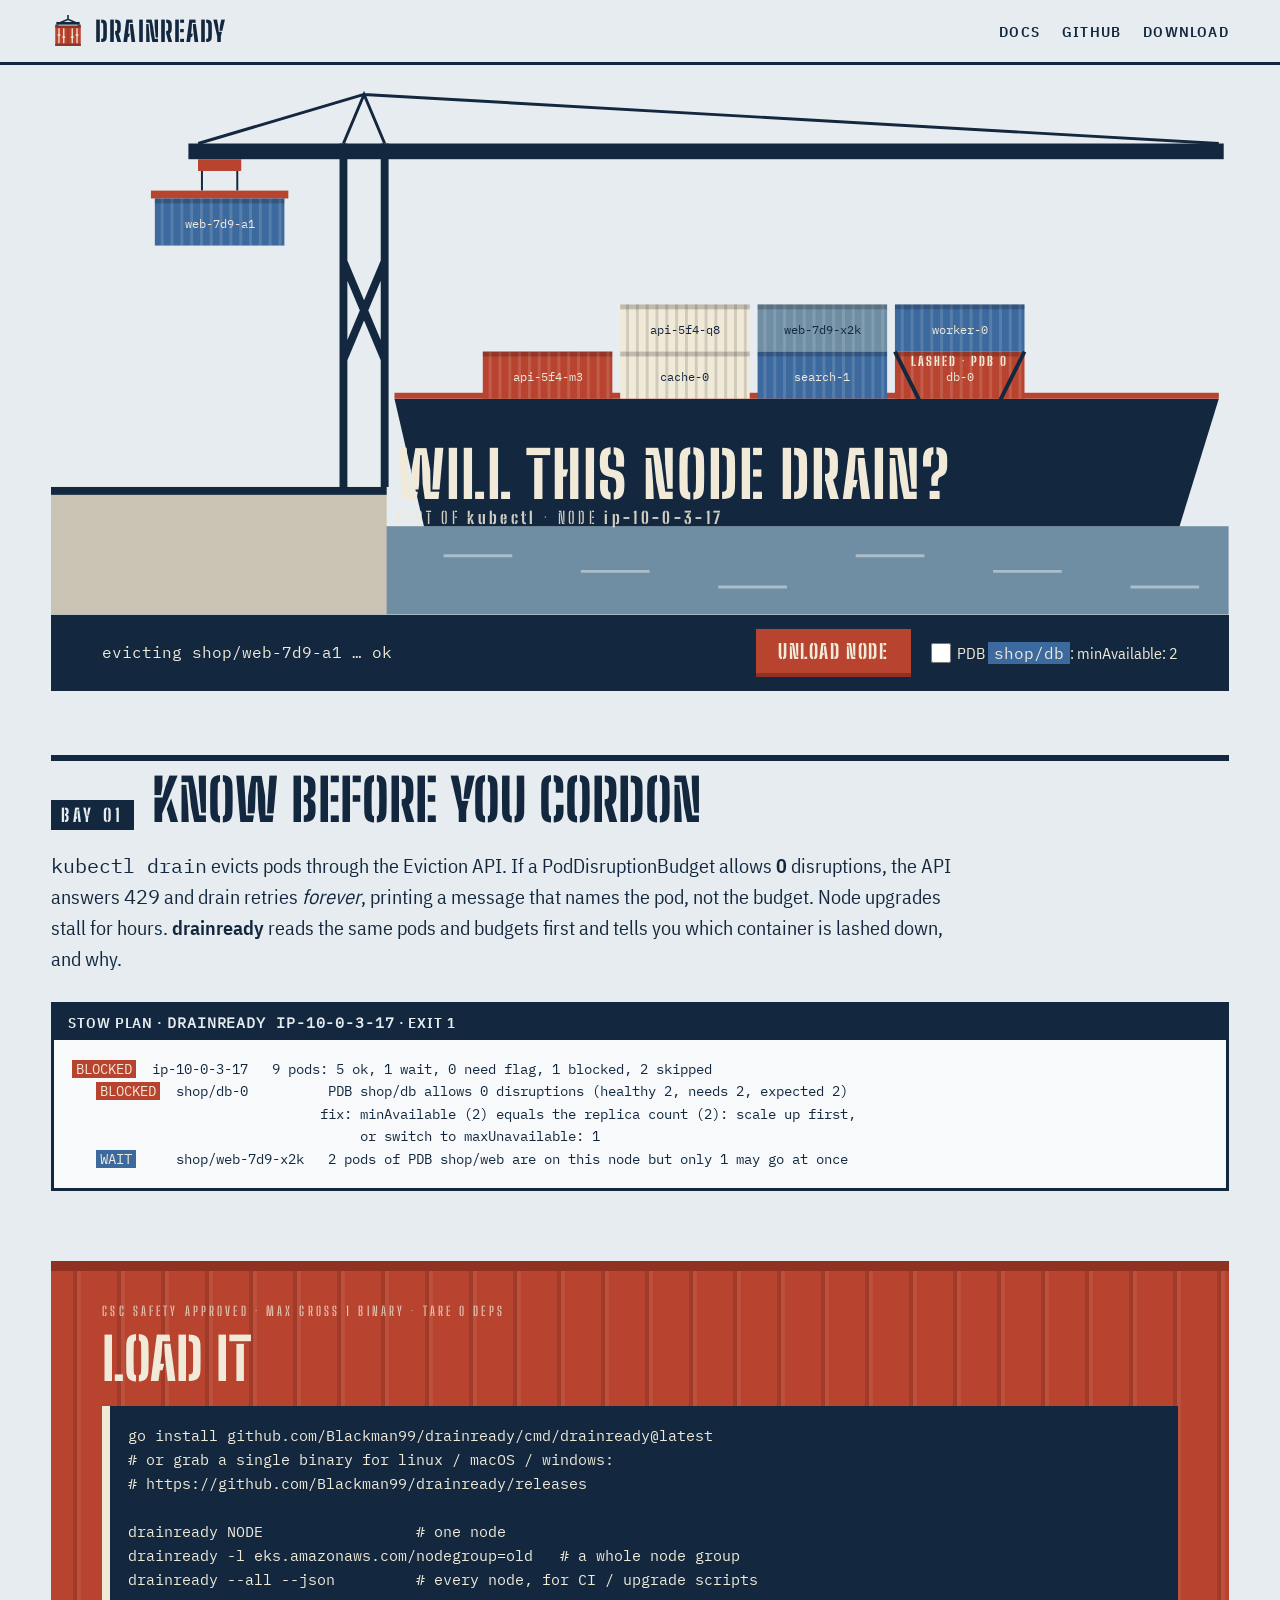
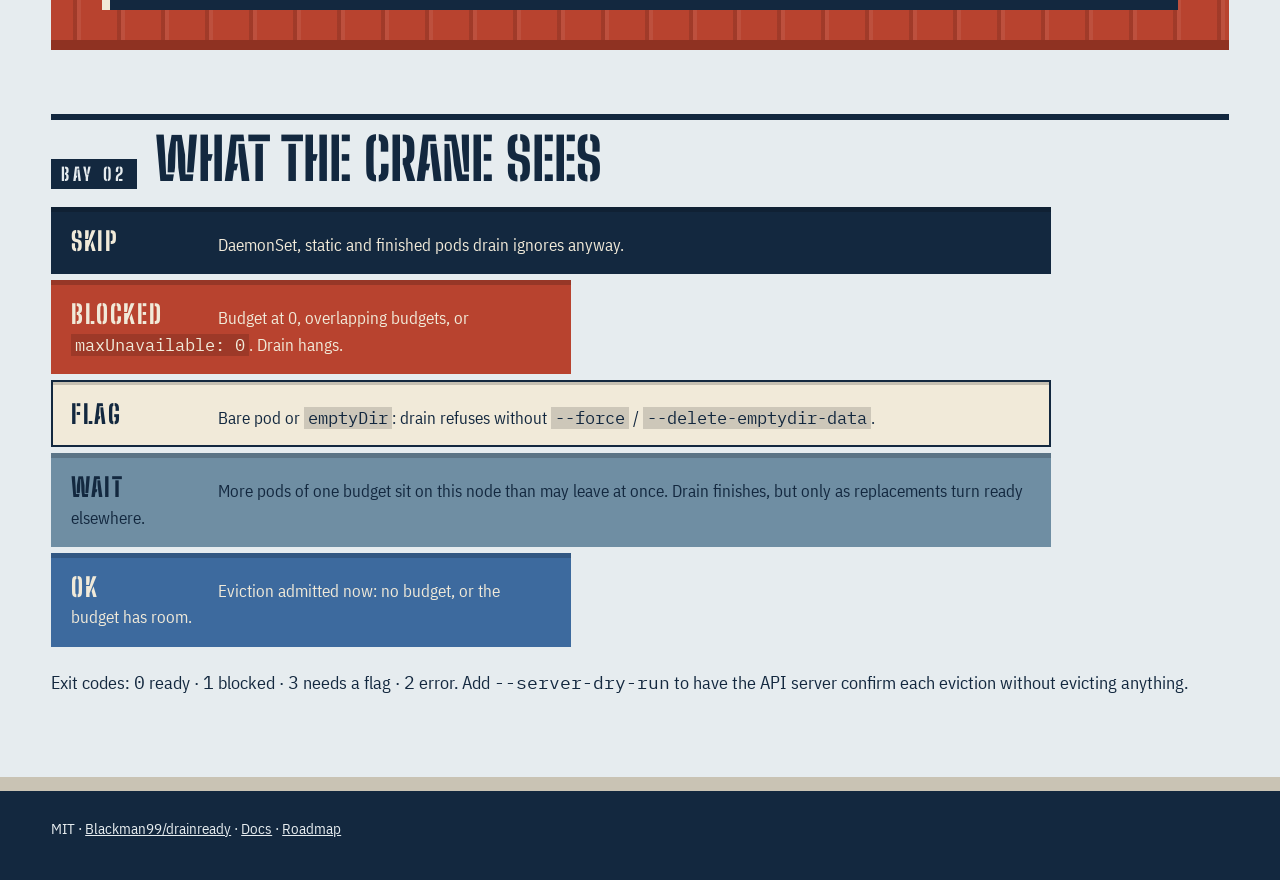
==== site/index.html @ bda8264f "drainready v0.1.0: predict whether kubectl drain will finish on a node" ====
<!doctype html>
<html lang="en">
<head>
<meta charset="utf-8">
<meta name="viewport" content="width=device-width,initial-scale=1">
<title>drainready — will kubectl drain finish on this node?</title>
<meta name="description" content="drainready tells you, before you cordon anything, whether kubectl drain will finish on a Kubernetes node, and names the PodDisruptionBudget that would stall it.">
<link rel="canonical" href="https://blackman99.github.io/drainready/">
<link rel="icon" href="favicon.svg" type="image/svg+xml">
<link rel="icon" href="logo-512.png" type="image/png" sizes="512x512">
<link rel="apple-touch-icon" href="logo-512.png">
<meta property="og:type" content="website">
<meta property="og:site_name" content="drainready">
<meta property="og:url" content="https://blackman99.github.io/drainready/">
<meta property="og:title" content="drainready — will kubectl drain finish on this node?">
<meta property="og:description" content="Know before you cordon: one command names the PodDisruptionBudget that would make kubectl drain hang forever.">
<meta property="og:image" content="https://blackman99.github.io/drainready/og-image.png">
<meta property="og:image:width" content="1200">
<meta property="og:image:height" content="630">
<meta property="og:image:alt" content="A quay crane unloading containers from a ship; one container is lashed down by a PodDisruptionBudget. Stencil: WILL THIS NODE DRAIN?">
<meta name="twitter:card" content="summary_large_image">
<meta name="twitter:title" content="drainready — will kubectl drain finish on this node?">
<meta name="twitter:description" content="Know before you cordon: one command names the PodDisruptionBudget that would make kubectl drain hang forever.">
<meta name="twitter:image" content="https://blackman99.github.io/drainready/og-image.png">
<link rel="preload" href="fonts/bss800.woff2" as="font" type="font/woff2" crossorigin>
<link rel="stylesheet" href="style.css">
</head>
<body>
<header class="mast">
  <a class="brand" href="./"><img src="logo.svg" alt="" width="34" height="34"> drainready</a>
  <nav><a href="docs/">Docs</a><a href="https://github.com/Blackman99/drainready">GitHub</a><a href="https://github.com/Blackman99/drainready/releases">Download</a></nav>
</header>

<main>
<section class="port" aria-labelledby="h1">
  <svg id="scene" viewBox="0 0 1200 560" role="img" aria-label="A quay crane lifts pod containers off a ship named after the node. One container is lashed down by a PodDisruptionBudget and cannot be lifted."></svg>
  <div class="hull-text">
    <h1 id="h1">Will this node drain?</h1>
    <p class="reg">PORT OF <b>kubectl</b> · NODE <b id="nodename">ip-10-0-3-17</b></p>
  </div>
  <div class="console">
    <p id="status" aria-live="polite">Crane idle.</p>
    <div class="ctl">
      <button id="run" type="button">Unload node</button>
      <label><input id="fix" type="checkbox"> PDB <code>shop/db</code>: <span id="fixlabel">minAvailable: 2</span></label>
    </div>
  </div>
</section>

<section class="manifest" aria-labelledby="m">
  <div class="plate"><span>BAY 01</span><h2 id="m">Know before you cordon</h2></div>
  <p class="lede"><code>kubectl drain</code> evicts pods through the Eviction API. If a PodDisruptionBudget allows <b>0</b> disruptions, the API answers <code>429</code> and drain retries <em>forever</em>, printing a message that names the pod, not the budget. Node upgrades stall for hours. <b>drainready</b> reads the same pods and budgets first and tells you which container is lashed down, and why.</p>
  <figure class="stow">
    <figcaption>Stow plan · <code>drainready ip-10-0-3-17</code> · exit 1</figcaption>
    <pre class="out"><span class="b">BLOCKED</span>  ip-10-0-3-17   9 pods: 5 ok, 1 wait, 0 need flag, 1 blocked, 2 skipped
   <span class="b">BLOCKED</span>  shop/db-0          PDB shop/db allows 0 disruptions (healthy 2, needs 2, expected 2)
                               fix: minAvailable (2) equals the replica count (2): scale up first,
                                    or switch to maxUnavailable: 1
   <span class="w">WAIT</span>     shop/web-7d9-x2k   2 pods of PDB shop/web are on this node but only 1 may go at once</pre>
  </figure>
</section>

<section class="install" aria-labelledby="i">
  <div class="box40">
    <div class="csc">CSC SAFETY APPROVED · MAX GROSS 1 BINARY · TARE 0 DEPS</div>
    <h2 id="i">Load it</h2>
    <pre><code>go install github.com/Blackman99/drainready/cmd/drainready@latest
# or grab a single binary for linux / macOS / windows:
# https://github.com/Blackman99/drainready/releases

drainready NODE                 # one node
drainready -l eks.amazonaws.com/nodegroup=old   # a whole node group
drainready --all --json         # every node, for CI / upgrade scripts</code></pre>
  </div>
</section>

<section class="verdicts" aria-labelledby="v">
  <div class="plate"><span>BAY 02</span><h2 id="v">What the crane sees</h2></div>
  <ol class="stack">
    <li class="c20 ok"><b>OK</b> Eviction admitted now: no budget, or the budget has room.</li>
    <li class="c40 wait"><b>WAIT</b> More pods of one budget sit on this node than may leave at once. Drain finishes, but only as replacements turn ready elsewhere.</li>
    <li class="c40 flag"><b>FLAG</b> Bare pod or <code>emptyDir</code>: drain refuses without <code>--force</code> / <code>--delete-emptydir-data</code>.</li>
    <li class="c20 blk"><b>BLOCKED</b> Budget at 0, overlapping budgets, or <code>maxUnavailable: 0</code>. Drain hangs.</li>
    <li class="c40 skip"><b>SKIP</b> DaemonSet, static and finished pods drain ignores anyway.</li>
  </ol>
  <p class="note">Exit codes: <code>0</code> ready · <code>1</code> blocked · <code>3</code> needs a flag · <code>2</code> error. Add <code>--server-dry-run</code> to have the API server confirm each eviction without evicting anything.</p>
</section>
</main>

<footer class="quay">
  <span>MIT · <a href="https://github.com/Blackman99/drainready">Blackman99/drainready</a> · <a href="docs/">Docs</a> · <a href="https://github.com/Blackman99/drainready/blob/main/ROADMAP.md">Roadmap</a></span>
</footer>
<script src="app.js" defer></script>
</body>
</html>
---- site/style.css ----
@font-face{font-family:"BSS";src:url(fonts/bss800.woff2) format("woff2");font-weight:800;font-display:swap}
@font-face{font-family:"BSS";src:url(fonts/bss600.woff2) format("woff2");font-weight:600;font-display:swap}
@font-face{font-family:"PlexC";src:url(fonts/plexc400.woff2) format("woff2");font-weight:400;font-display:swap}
@font-face{font-family:"PlexC";src:url(fonts/plexc600.woff2) format("woff2");font-weight:600;font-display:swap}
@font-face{font-family:"PlexM";src:url(fonts/plexm400.woff2) format("woff2");font-weight:400;font-display:swap}
:root{--haze:#e6ecef;--navy:#13283f;--rust:#b8432f;--rustd:#8f3222;--steel:#3d6a9e;--bone:#f1ead9;--sea:#6f8ea3}
*{box-sizing:border-box}
body{margin:0;background:var(--haze);color:var(--navy);font:400 18px/1.55 "PlexC",sans-serif}
a{color:inherit}
code,pre{font-family:"PlexM",monospace}
.mast{display:flex;justify-content:space-between;align-items:center;padding:14px 4vw;border-bottom:3px solid var(--navy)}
.brand{display:flex;gap:10px;align-items:center;font:800 28px/1 "BSS";text-decoration:none;letter-spacing:.04em;text-transform:uppercase}
nav a{margin-left:22px;font-weight:600;text-decoration:none;text-transform:uppercase;letter-spacing:.08em;font-size:15px}
nav a:hover{text-decoration:underline}
.port{position:relative}
#scene{display:block;width:100%;height:auto}
.hull-text{position:absolute;left:31%;right:2%;top:60.9%;color:var(--bone);pointer-events:none}
h1{margin:0;font:800 clamp(30px,5vw,70px)/.9 "BSS";text-transform:uppercase;letter-spacing:.02em}
.reg{margin:.4em 0 0;font:600 clamp(11px,1.3vw,17px)/1 "BSS";letter-spacing:.2em;opacity:.85}
.console{display:flex;flex-wrap:wrap;gap:14px 28px;align-items:center;justify-content:space-between;padding:14px 4vw;background:var(--navy);color:var(--bone)}
#status{margin:0;font:400 16px/1.4 "PlexM";min-height:1.4em}
.ctl{display:flex;flex-wrap:wrap;gap:16px;align-items:center}
button{font:800 20px/1 "BSS";text-transform:uppercase;letter-spacing:.08em;background:var(--rust);color:var(--bone);border:0;border-bottom:4px solid var(--rustd);padding:12px 22px;cursor:pointer}
button:active{transform:translateY(2px);border-bottom-width:2px}
button:focus-visible,input:focus-visible{outline:3px solid var(--bone);outline-offset:3px}
label{font-size:16px;cursor:pointer}
label code{background:var(--steel);padding:1px 6px}
input{width:20px;height:20px;vertical-align:-4px;accent-color:var(--rust)}
section{padding:0 4vw}
.plate{display:flex;align-items:baseline;gap:18px;margin:64px 0 18px;border-top:6px solid var(--navy);padding-top:10px}
.plate span{font:800 18px/1 "BSS";letter-spacing:.2em;background:var(--navy);color:var(--haze);padding:6px 10px}
h2{margin:0;font:800 clamp(30px,4.6vw,58px)/1 "BSS";text-transform:uppercase}
.lede{max-width:46em;font-size:20px}
.stow{margin:28px 0 0;border:3px solid var(--navy);background:#f7f9fa}
.stow figcaption{background:var(--navy);color:var(--haze);padding:8px 14px;font:600 15px/1.3 "PlexC";letter-spacing:.06em;text-transform:uppercase}
.out{margin:0;padding:18px;overflow-x:auto;font-size:14px;line-height:1.6}
.out .b{background:var(--rust);color:var(--bone);padding:0 4px}
.out .w{background:var(--steel);color:var(--bone);padding:0 4px}
.install{margin-top:70px}
.box40{position:relative;background:var(--rust);color:var(--bone);padding:34px 4vw 30px;border-top:10px solid var(--rustd);border-bottom:10px solid var(--rustd);
 background-image:repeating-linear-gradient(90deg,rgba(0,0,0,0) 0 22px,rgba(0,0,0,.13) 22px 26px,rgba(255,255,255,.07) 26px 30px,rgba(0,0,0,0) 30px 44px)}
.csc{font:600 13px/1 "BSS";letter-spacing:.24em;opacity:.8;margin-bottom:12px}
.box40 h2{color:var(--bone)}
.box40 pre{margin:18px 0 0;background:var(--navy);padding:18px;overflow-x:auto;font-size:15px;line-height:1.6;border-left:8px solid var(--bone)}
.stack{list-style:none;margin:0;padding:0;display:flex;flex-direction:column-reverse;gap:6px;max-width:1000px}
.stack li{padding:16px 20px;border-top:5px solid rgba(0,0,0,.18);color:var(--bone);font-size:17px}
.stack li b{display:inline-block;min-width:5.5em;font:800 26px/1 "BSS";letter-spacing:.06em}
.c20{width:min(100%,520px)}.c40{width:100%}
.ok{background:var(--steel)}.wait{background:var(--sea);color:var(--navy)!important}.flag{background:var(--bone);color:var(--navy)!important;outline:2px solid var(--navy);outline-offset:-2px}
.blk{background:var(--rust)}.skip{background:var(--navy)}
.stack code{background:rgba(0,0,0,.15);padding:0 4px}
.reveal{transform:translateY(-60px);opacity:0;transition:transform .55s cubic-bezier(.3,1.4,.6,1),opacity .3s}
.reveal.in{transform:none;opacity:1}
.note{margin:22px 0 0}
.quay{margin-top:80px;padding:26px 4vw 40px;background:var(--navy);color:var(--haze);border-top:14px solid #c9c3b4;font-size:15px}
@media (max-width:700px){
 .hull-text{left:4%;top:auto;bottom:auto;position:static;background:var(--navy);padding:14px 4vw 4px;color:var(--bone)}
 nav a{margin-left:12px;font-size:13px}.out{font-size:12px}body{font-size:17px}
}
@media (prefers-reduced-motion:reduce){*{transition:none!important;animation:none!important}.reveal{transform:none;opacity:1}}
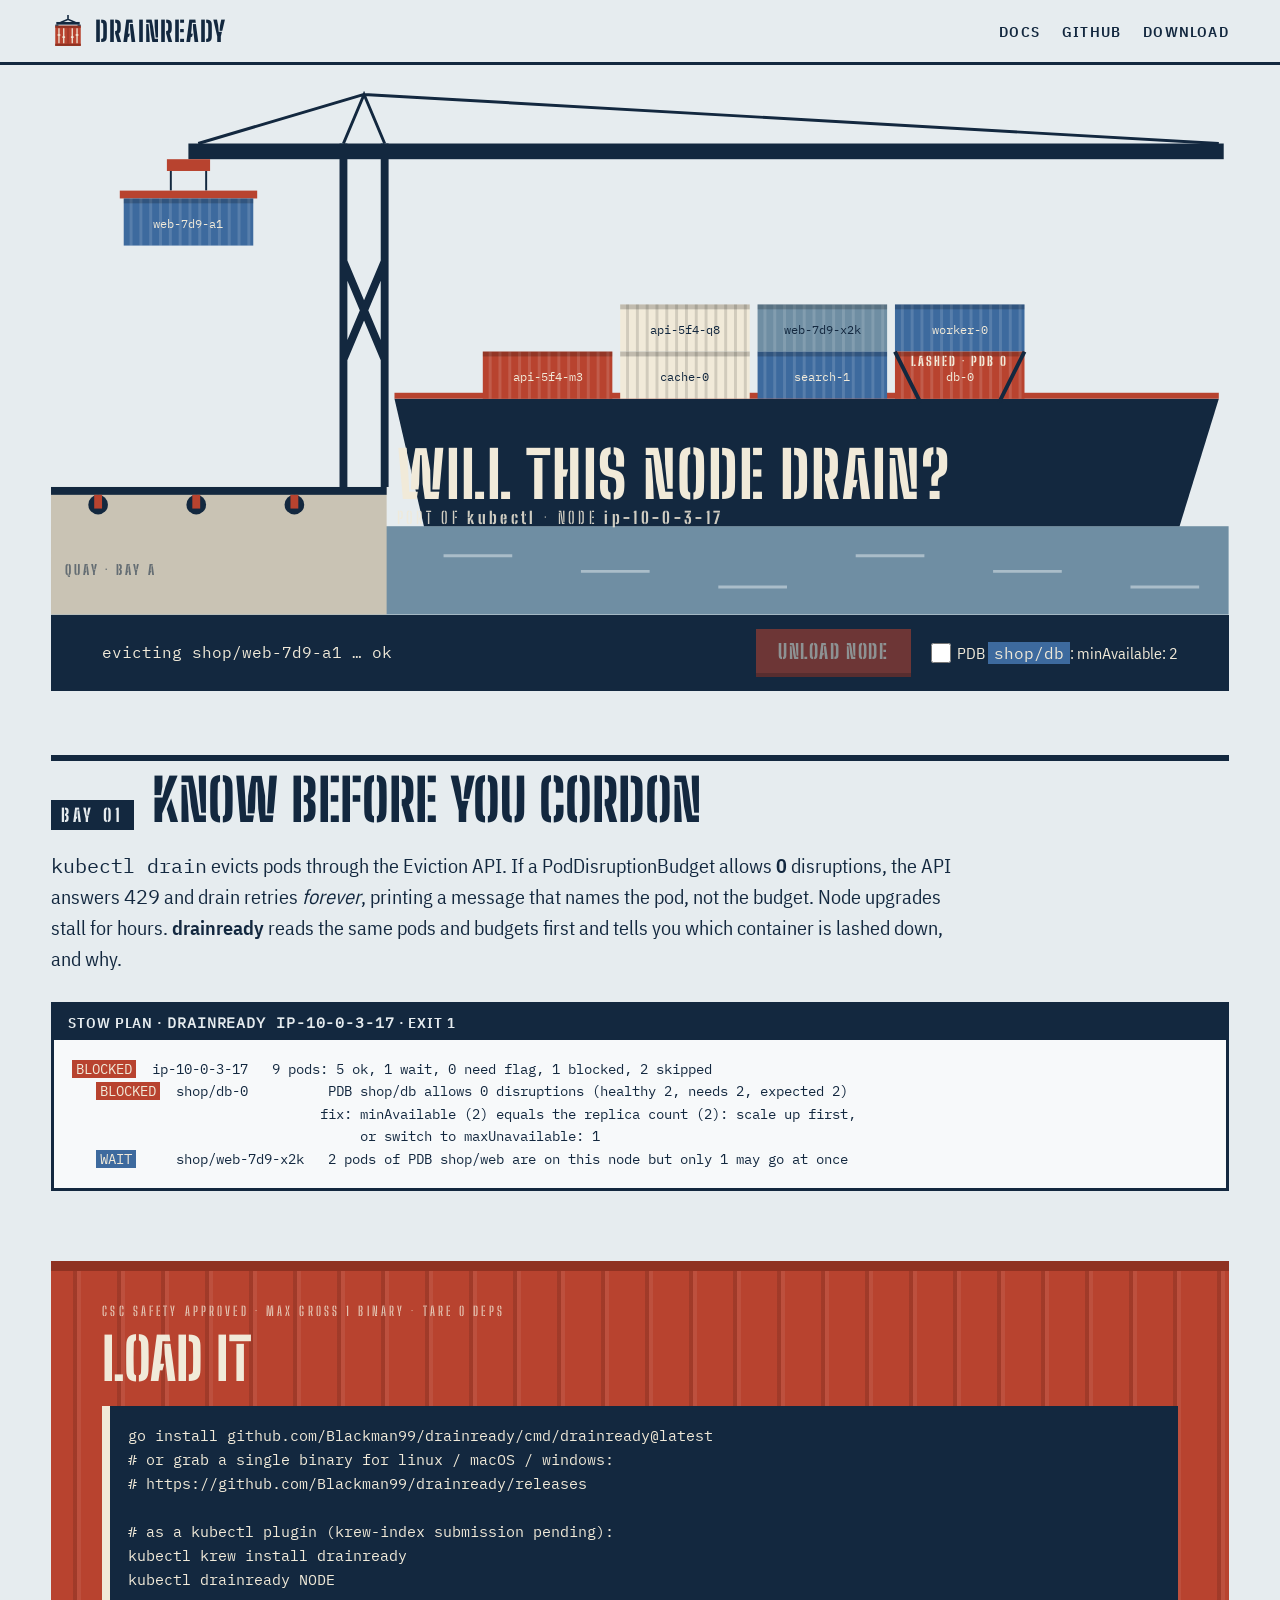
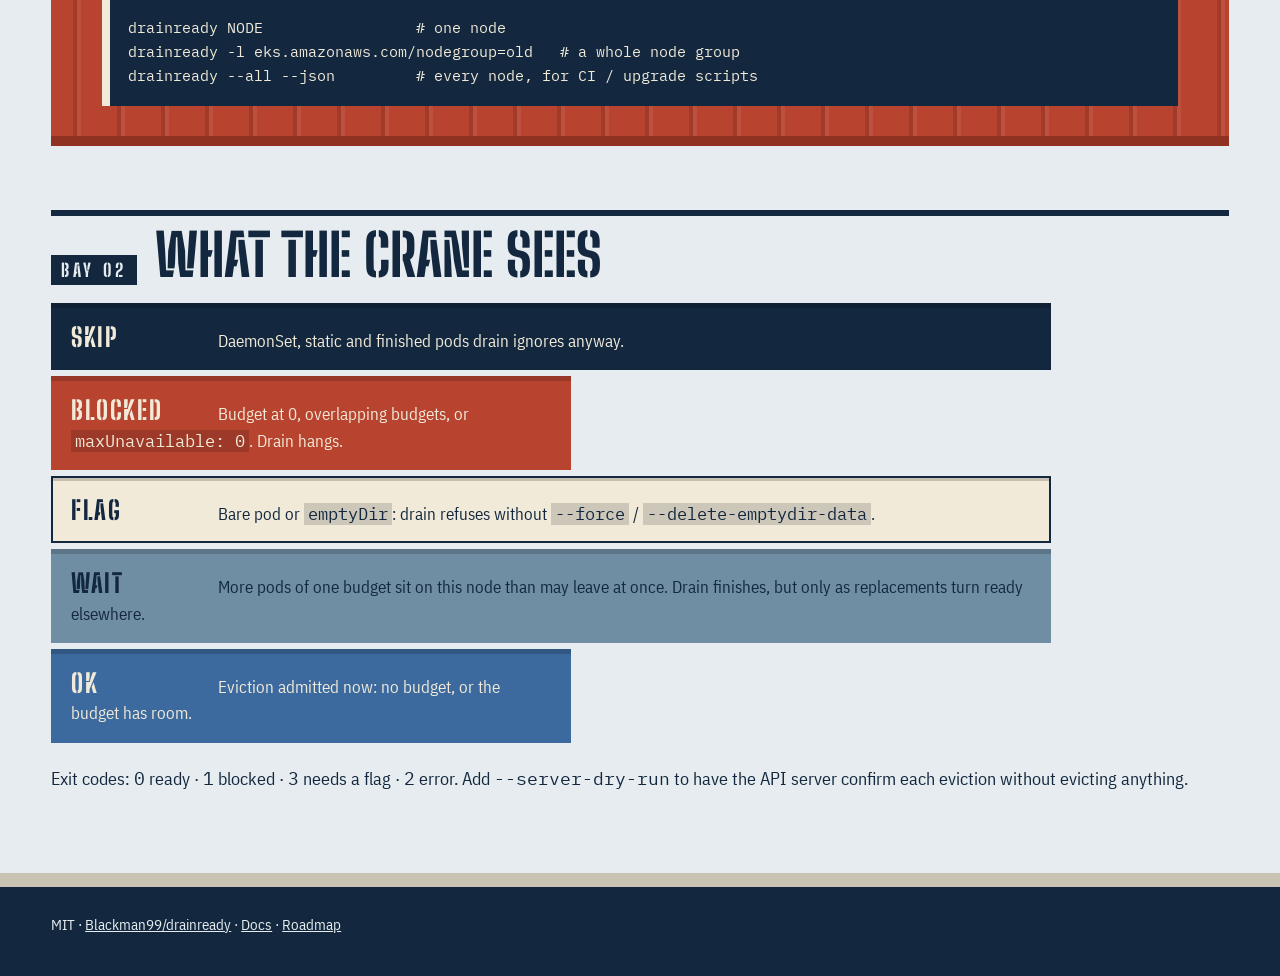
==== commit a4ec6326: "Ship as a kubectl plugin: kubectl-drainready krew archives and .krew.yaml" ====
--- a/site/index.html
+++ b/site/index.html
@@ -68,6 +68,10 @@
 # or grab a single binary for linux / macOS / windows:
 # https://github.com/Blackman99/drainready/releases
 
+# as a kubectl plugin (krew-index submission pending):
+kubectl krew install drainready
+kubectl drainready NODE
+
 drainready NODE                 # one node
 drainready -l eks.amazonaws.com/nodegroup=old   # a whole node group
 drainready --all --json         # every node, for CI / upgrade scripts</code></pre>
--- a/site/style.css
+++ b/site/style.css
@@ -21,6 +21,8 @@
 #status{margin:0;font:400 16px/1.4 "PlexM";min-height:1.4em}
 .ctl{display:flex;flex-wrap:wrap;gap:16px;align-items:center}
 button{font:800 20px/1 "BSS";text-transform:uppercase;letter-spacing:.08em;background:var(--rust);color:var(--bone);border:0;border-bottom:4px solid var(--rustd);padding:12px 22px;cursor:pointer}
+button:hover{background:var(--rustd)}
+button:disabled{opacity:.55;cursor:wait}
 button:active{transform:translateY(2px);border-bottom-width:2px}
 button:focus-visible,input:focus-visible{outline:3px solid var(--bone);outline-offset:3px}
 label{font-size:16px;cursor:pointer}
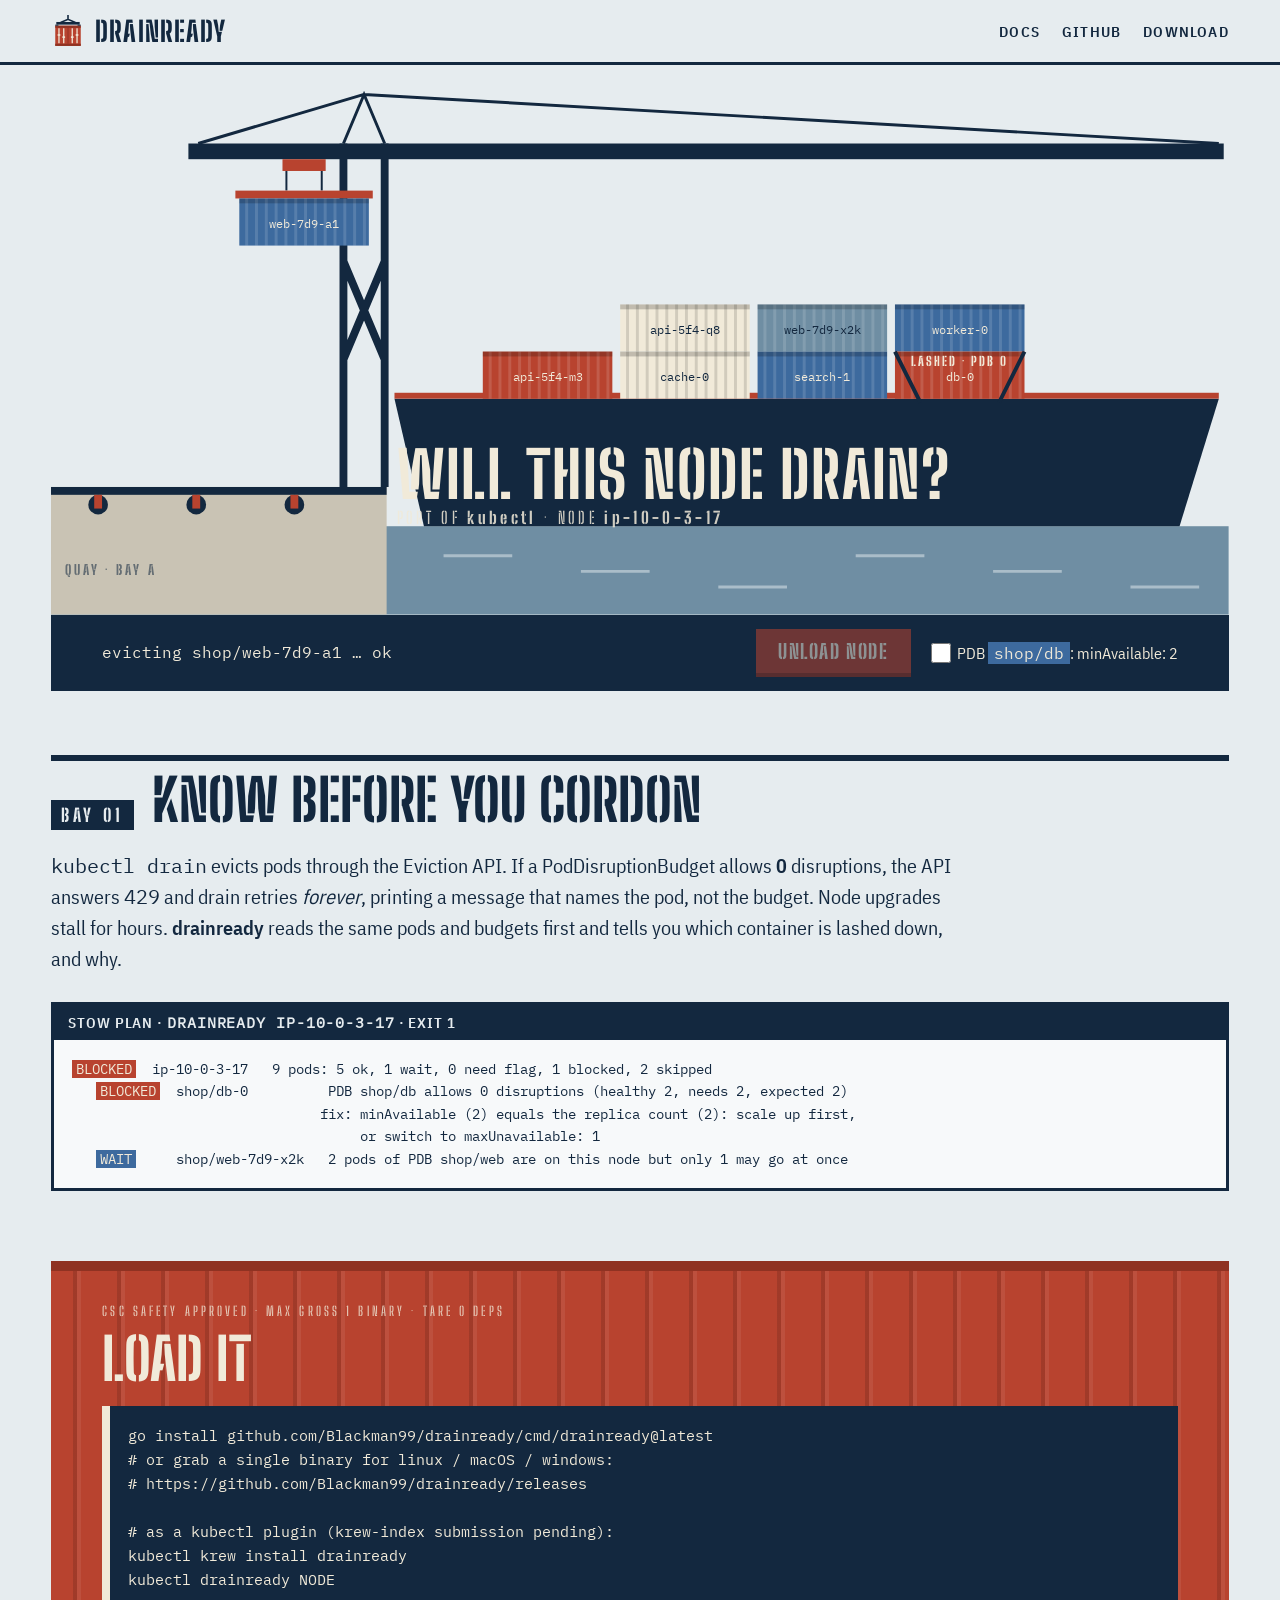
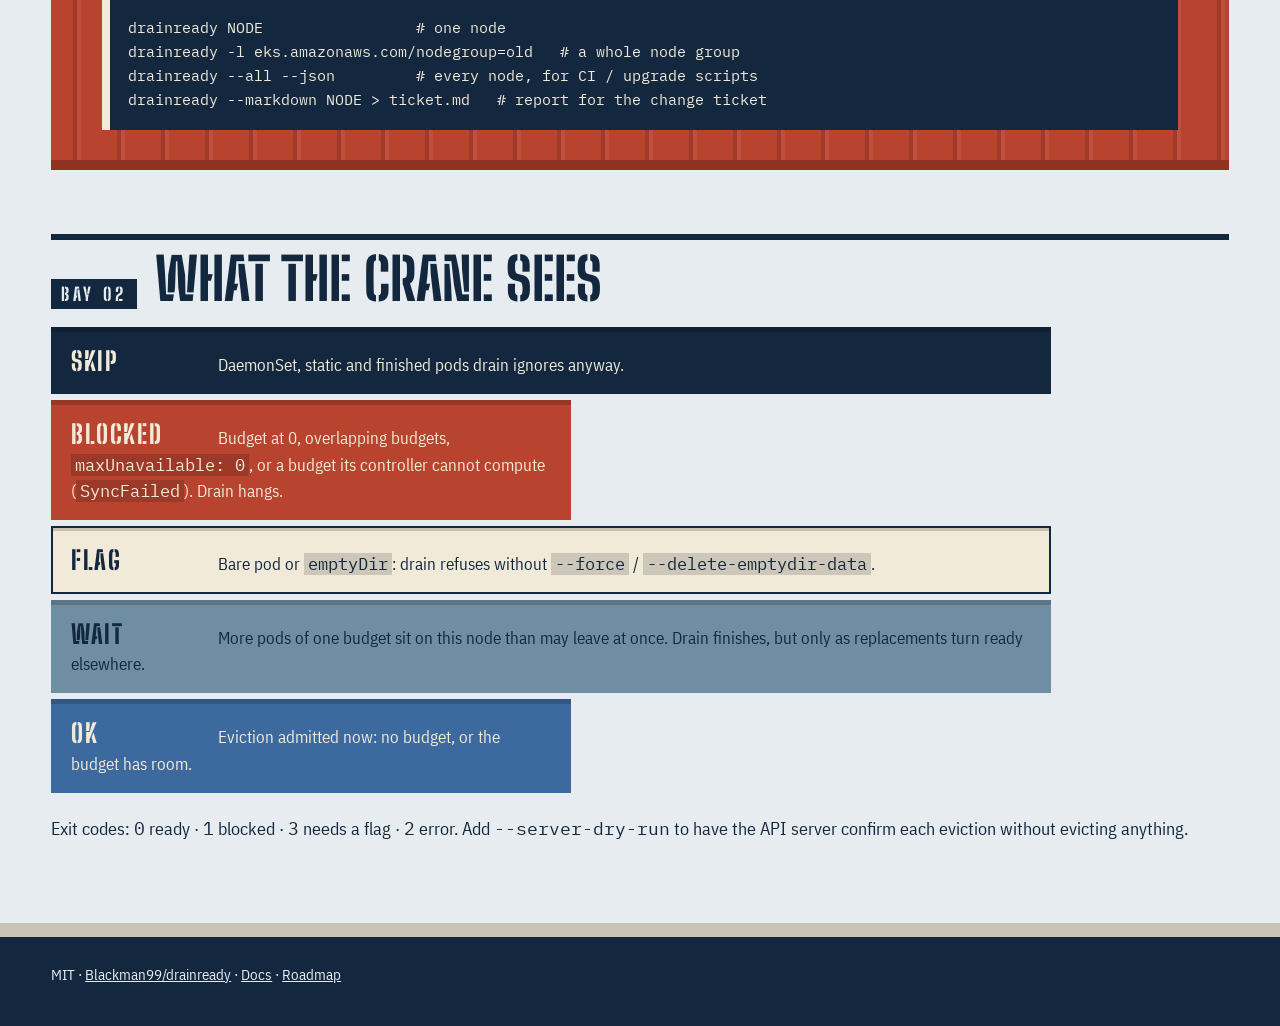
==== commit cfa17f7c: "Catch SyncFailed PDBs (BLOCKED, not stale), eviction-order parity, --markdown report - PDBs the disr" ====
--- a/site/index.html
+++ b/site/index.html
@@ -74,7 +74,8 @@
 
 drainready NODE                 # one node
 drainready -l eks.amazonaws.com/nodegroup=old   # a whole node group
-drainready --all --json         # every node, for CI / upgrade scripts</code></pre>
+drainready --all --json         # every node, for CI / upgrade scripts
+drainready --markdown NODE &gt; ticket.md   # report for the change ticket</code></pre>
   </div>
 </section>
 
@@ -84,7 +85,7 @@
     <li class="c20 ok"><b>OK</b> Eviction admitted now: no budget, or the budget has room.</li>
     <li class="c40 wait"><b>WAIT</b> More pods of one budget sit on this node than may leave at once. Drain finishes, but only as replacements turn ready elsewhere.</li>
     <li class="c40 flag"><b>FLAG</b> Bare pod or <code>emptyDir</code>: drain refuses without <code>--force</code> / <code>--delete-emptydir-data</code>.</li>
-    <li class="c20 blk"><b>BLOCKED</b> Budget at 0, overlapping budgets, or <code>maxUnavailable: 0</code>. Drain hangs.</li>
+    <li class="c20 blk"><b>BLOCKED</b> Budget at 0, overlapping budgets, <code>maxUnavailable: 0</code>, or a budget its controller cannot compute (<code>SyncFailed</code>). Drain hangs.</li>
     <li class="c40 skip"><b>SKIP</b> DaemonSet, static and finished pods drain ignores anyway.</li>
   </ol>
   <p class="note">Exit codes: <code>0</code> ready · <code>1</code> blocked · <code>3</code> needs a flag · <code>2</code> error. Add <code>--server-dry-run</code> to have the API server confirm each eviction without evicting anything.</p>
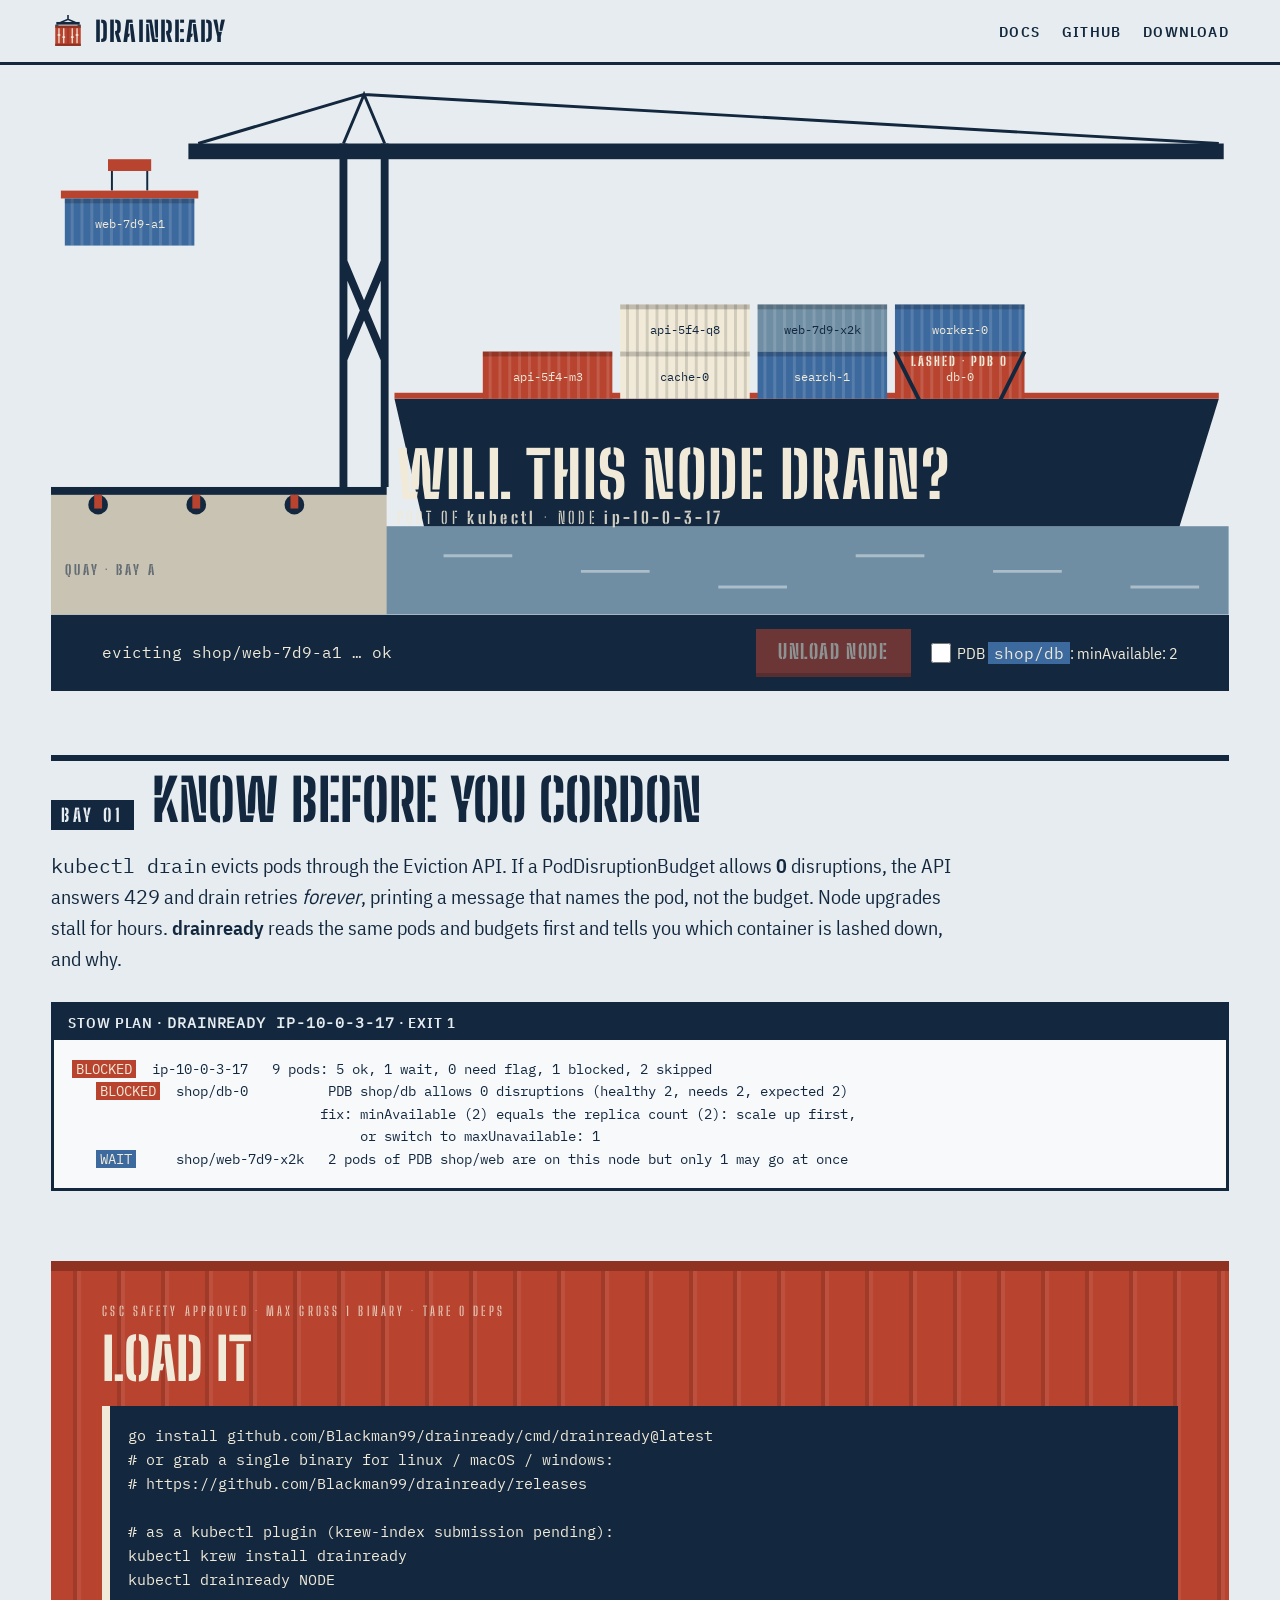
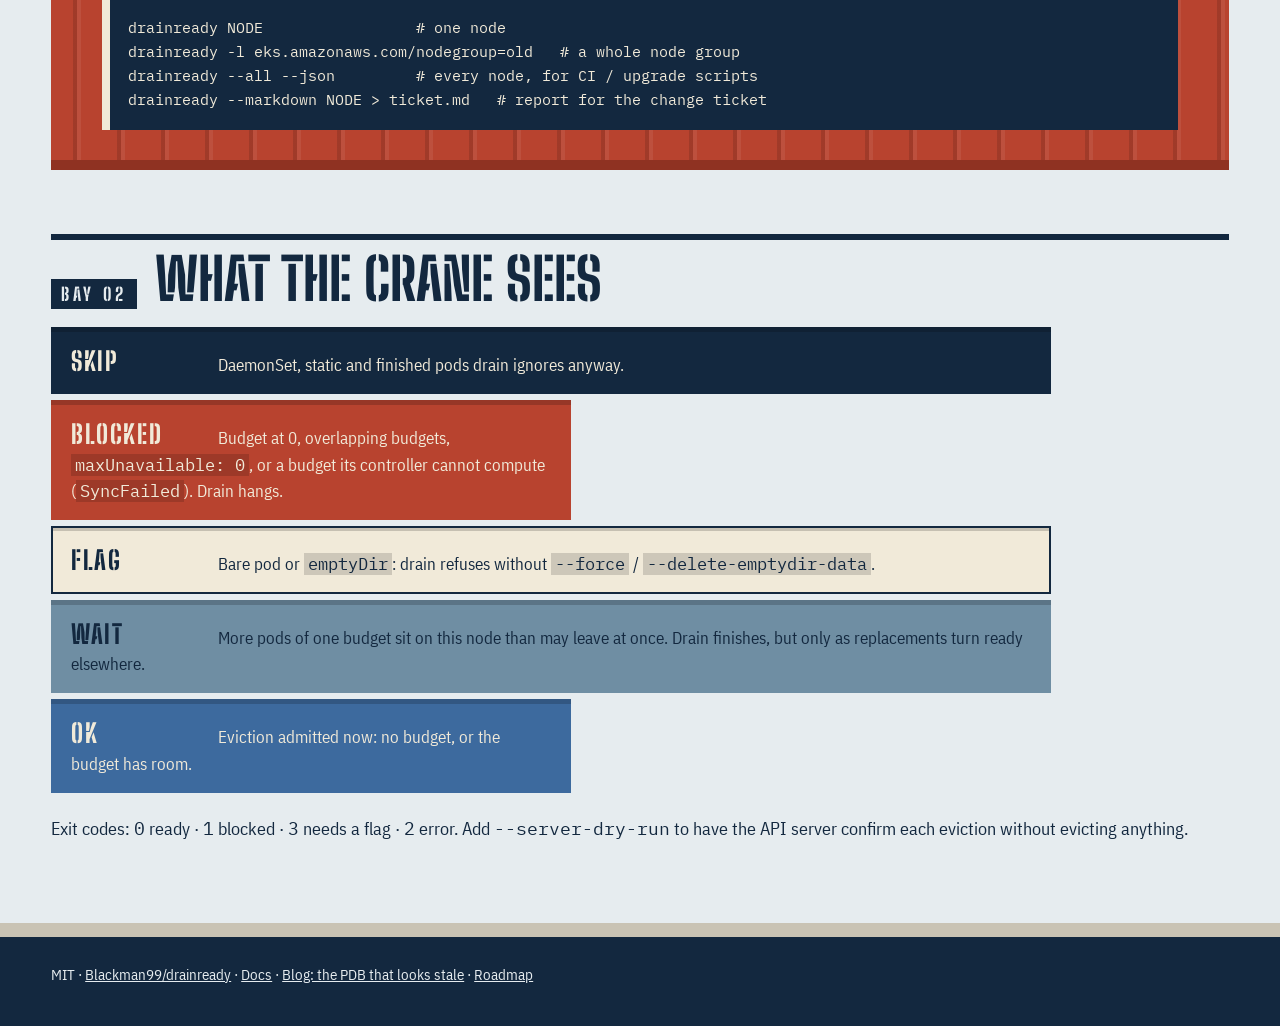
==== commit 00e225b3: "Blog (EN+ZH): the PDB that looks stale but never lets a drain finish; docs --markdown" ====
--- a/site/index.html
+++ b/site/index.html
@@ -93,7 +93,7 @@
 </main>
 
 <footer class="quay">
-  <span>MIT · <a href="https://github.com/Blackman99/drainready">Blackman99/drainready</a> · <a href="docs/">Docs</a> · <a href="https://github.com/Blackman99/drainready/blob/main/ROADMAP.md">Roadmap</a></span>
+  <span>MIT · <a href="https://github.com/Blackman99/drainready">Blackman99/drainready</a> · <a href="docs/">Docs</a> · <a href="blog/syncfailed-pdb/">Blog: the PDB that looks stale</a> · <a href="https://github.com/Blackman99/drainready/blob/main/ROADMAP.md">Roadmap</a></span>
 </footer>
 <script src="app.js" defer></script>
 </body>
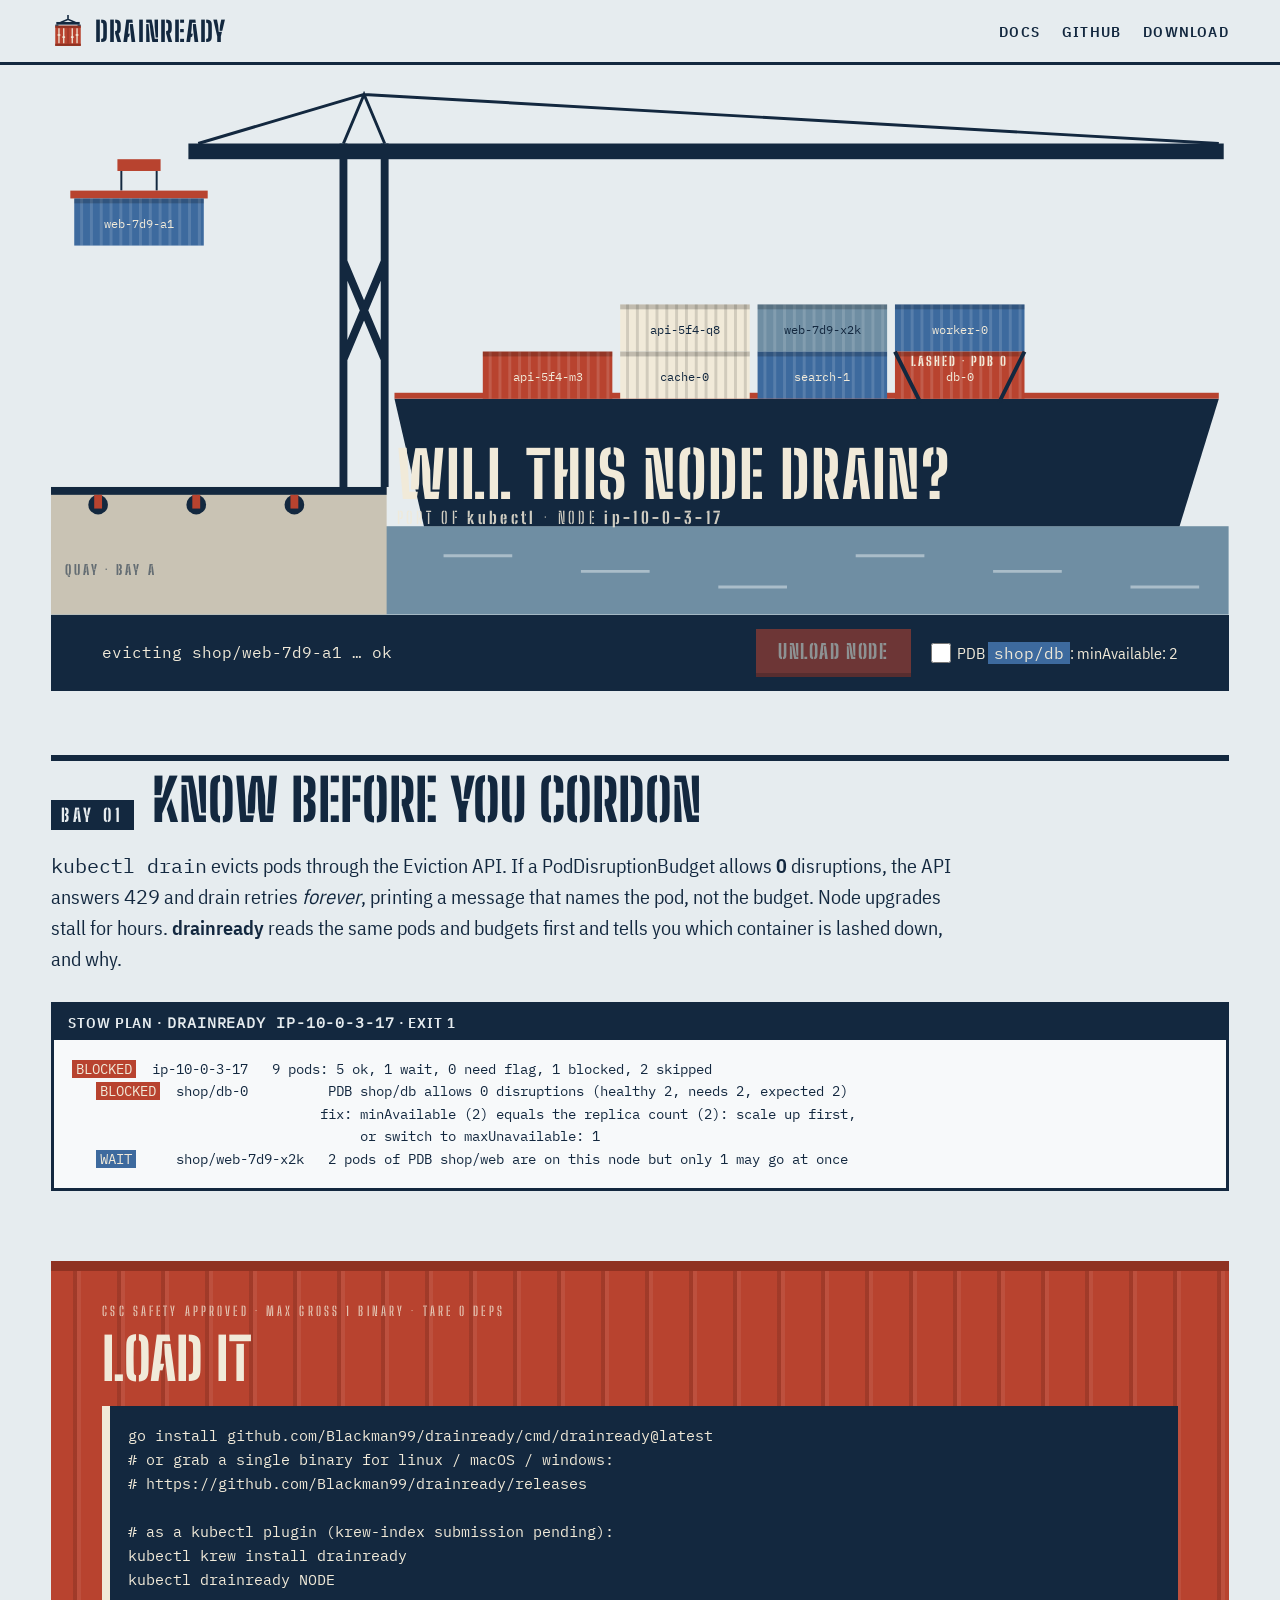
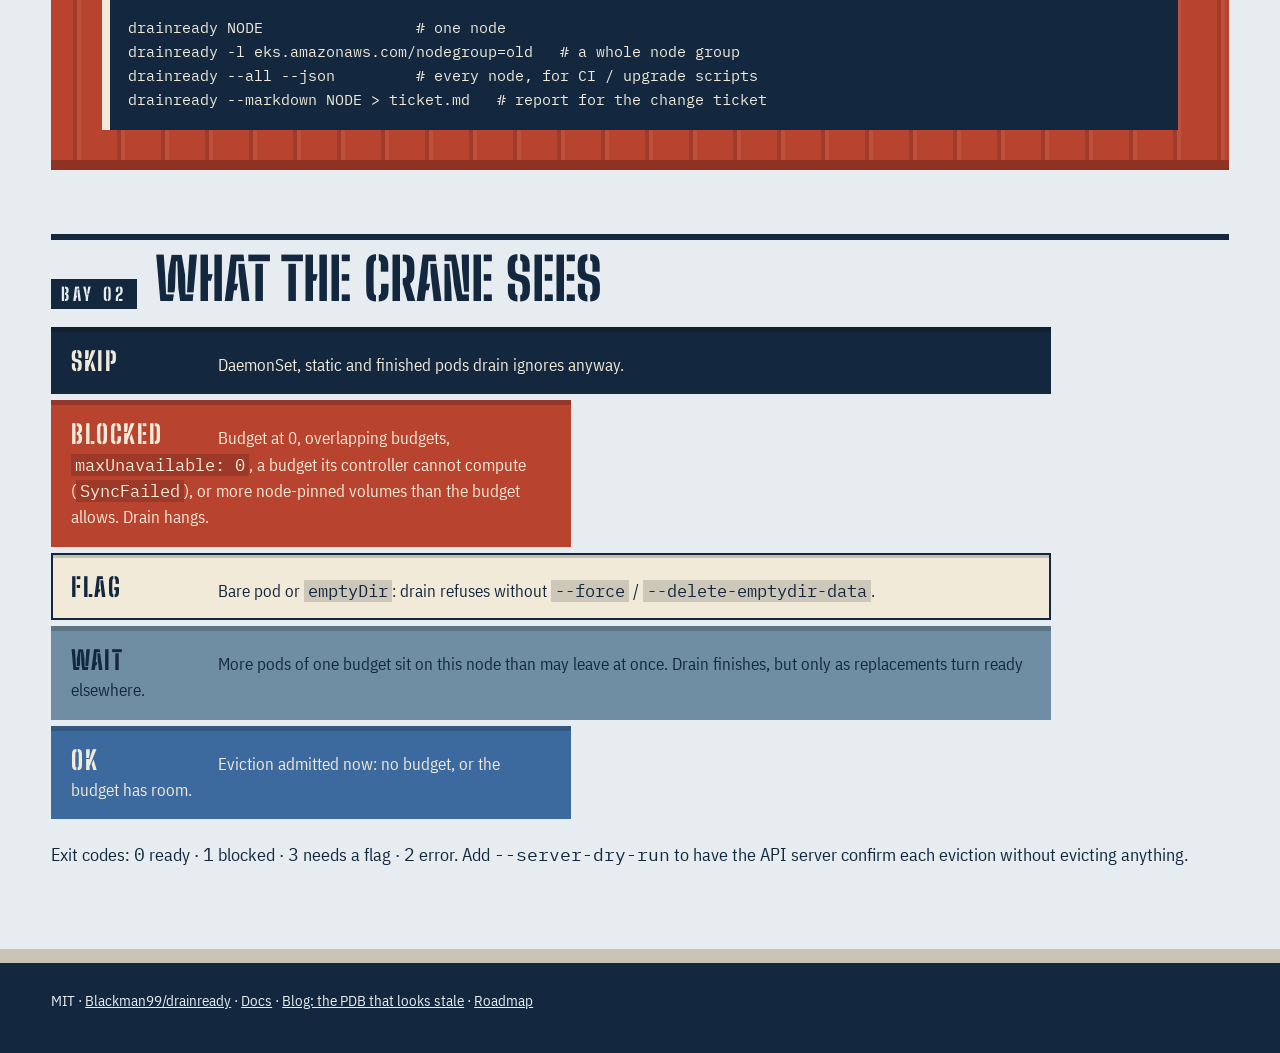
==== commit 050c5570: "Catch node-pinned volumes that make drain wait forever" ====
--- a/site/index.html
+++ b/site/index.html
@@ -85,7 +85,7 @@
     <li class="c20 ok"><b>OK</b> Eviction admitted now: no budget, or the budget has room.</li>
     <li class="c40 wait"><b>WAIT</b> More pods of one budget sit on this node than may leave at once. Drain finishes, but only as replacements turn ready elsewhere.</li>
     <li class="c40 flag"><b>FLAG</b> Bare pod or <code>emptyDir</code>: drain refuses without <code>--force</code> / <code>--delete-emptydir-data</code>.</li>
-    <li class="c20 blk"><b>BLOCKED</b> Budget at 0, overlapping budgets, <code>maxUnavailable: 0</code>, or a budget its controller cannot compute (<code>SyncFailed</code>). Drain hangs.</li>
+    <li class="c20 blk"><b>BLOCKED</b> Budget at 0, overlapping budgets, <code>maxUnavailable: 0</code>, a budget its controller cannot compute (<code>SyncFailed</code>), or more node-pinned volumes than the budget allows. Drain hangs.</li>
     <li class="c40 skip"><b>SKIP</b> DaemonSet, static and finished pods drain ignores anyway.</li>
   </ol>
   <p class="note">Exit codes: <code>0</code> ready · <code>1</code> blocked · <code>3</code> needs a flag · <code>2</code> error. Add <code>--server-dry-run</code> to have the API server confirm each eviction without evicting anything.</p>
